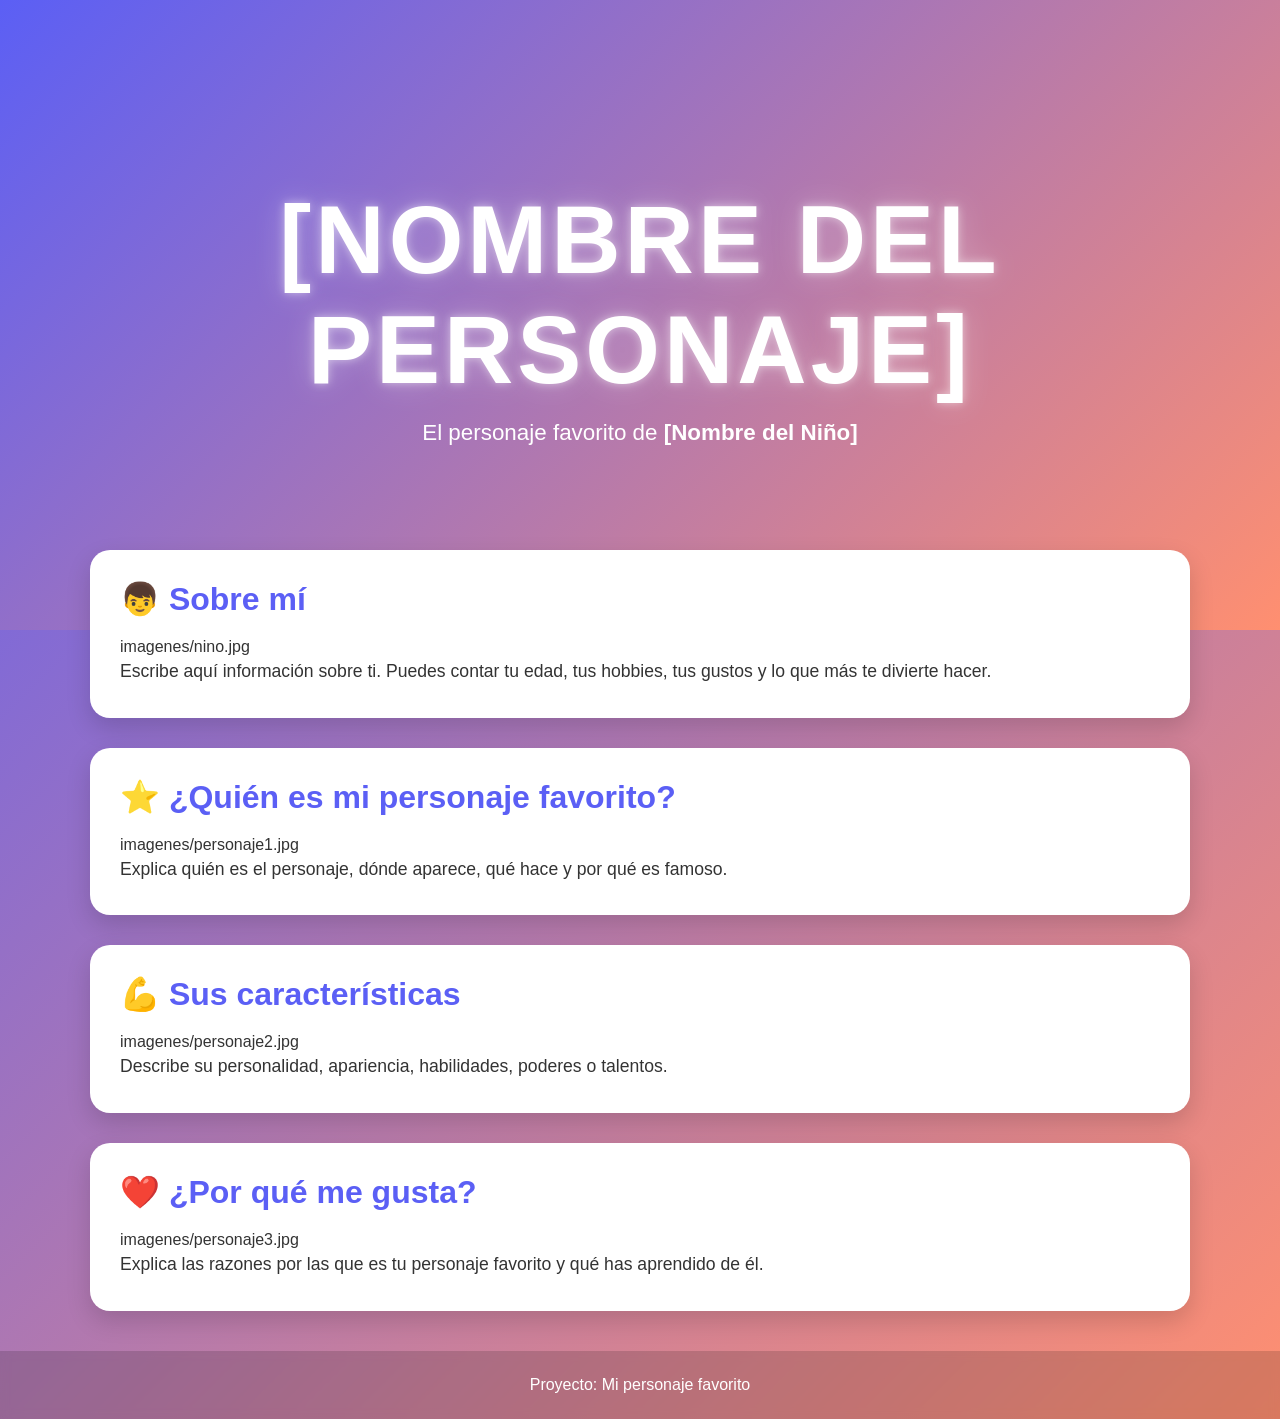
==== docs/personajeFavorito/index.html @ 449fe182 "Automated update" ====
<!DOCTYPE html>
<html lang="es">

<head>
    <meta charset="UTF-8">
    <meta name="viewport" content="width=device-width, initial-scale=1.0">
    <title>[Nombre del Personaje]</title>
    <link rel="stylesheet" href="style.css">
</head>

<body>

    <header class="hero">
        <div class="hero-content">
            <h1>[NOMBRE DEL PERSONAJE]</h1>
            <p>El personaje favorito de <strong>[Nombre del Niño]</strong></p>
        </div>
    </header>

    <main>

        <section class="card">
            <h2>👦 Sobre mí</h2>
            imagenes/nino.jpg

            <p>
                Escribe aquí información sobre ti.
                Puedes contar tu edad, tus hobbies,
                tus gustos y lo que más te divierte hacer.
            </p>
        </section>

        <section class="card">
            <h2>⭐ ¿Quién es mi personaje favorito?</h2>
            imagenes/personaje1.jpg

            <p>
                Explica quién es el personaje, dónde aparece,
                qué hace y por qué es famoso.
            </p>
        </section>

        <section class="card">
            <h2>💪 Sus características</h2>
            imagenes/personaje2.jpg

            <p>
                Describe su personalidad, apariencia,
                habilidades, poderes o talentos.
            </p>
        </section>

        <section class="card">
            <h2>❤️ ¿Por qué me gusta?</h2>
            imagenes/personaje3.jpg

            <p>
                Explica las razones por las que es tu personaje favorito
                y qué has aprendido de él.
            </p>
        </section>

    </main>

    <footer>
        <p>Proyecto: Mi personaje favorito</p>
    </footer>

</body>

</html>
---- docs/personajeFavorito/style.css ----
/*======================================
  PALETA DE COLORES
======================================*/
:root {
    --color-primario: #5b5ff5;
    --color-secundario: #ff8f70;
}

/*======================================
  CONFIGURACIÓN GENERAL
======================================*/
* {
    margin: 0;
    padding: 0;
    box-sizing: border-box;
}

body {
    font-family: "Segoe UI", Arial, sans-serif;

    background: linear-gradient(
        135deg,
        var(--color-primario),
        var(--color-secundario)
    );

    min-height: 100vh;
    color: #333;
}

/*======================================
  HERO
======================================*/
.hero {
    height: 70vh;

    display: flex;
    justify-content: center;
    align-items: center;

    text-align: center;

    background: linear-gradient(
        135deg,
        var(--color-primario),
        var(--color-secundario)
    );

    color: white;
}

.hero-content {
    animation: aparecer 1.5s ease;
}

.hero h1 {
    font-size: clamp(3rem, 8vw, 6rem);
    letter-spacing: 4px;
    text-transform: uppercase;

    text-shadow:
        0 0 10px rgba(255,255,255,.5),
        0 0 30px rgba(255,255,255,.3);

    animation: flotar 3s ease-in-out infinite;
}

.hero p {
    font-size: 1.4rem;
    margin-top: 15px;
}

/*======================================
  CONTENEDOR
======================================*/
main {
    width: 90%;
    max-width: 1100px;

    margin: -80px auto 40px;
}

/*======================================
  TARJETAS
======================================*/
.card {
    background: white;

    margin-bottom: 30px;
    padding: 30px;

    border-radius: 20px;

    box-shadow: 0 10px 25px rgba(0,0,0,.15);

    transition: .3s;
}

.card:hover {
    transform: translateY(-8px);
}

.card h2 {
    color: var(--color-primario);
    margin-bottom: 20px;
    font-size: 2rem;
}

.card img {
    width: 100%;
    max-width: 450px;

    display: block;
    margin: 20px auto;

    border-radius: 15px;

    transition: .4s;
}

.card img:hover {
    transform: scale(1.05);
}

.card p {
    font-size: 1.1rem;
    line-height: 1.8;
}

/*======================================
  FOOTER
======================================*/
footer {
    text-align: center;

    padding: 25px;

    color: white;

    background: rgba(0,0,0,.15);

    backdrop-filter: blur(5px);
}

/*======================================
  ANIMACIONES
======================================*/
@keyframes aparecer {
    from {
        opacity: 0;
        transform: translateY(40px);
    }

    to {
        opacity: 1;
        transform: translateY(0);
    }
}

@keyframes flotar {
    0% {
        transform: translateY(0);
    }

    50% {
        transform: translateY(-10px);
    }

    100% {
        transform: translateY(0);
    }
}

/*======================================
  RESPONSIVE
======================================*/
@media (max-width: 768px) {

    .hero {
        height: 55vh;
    }

    .hero p {
        font-size: 1rem;
    }

    .card {
        padding: 20px;
    }

    .card h2 {
        font-size: 1.5rem;
    }
}
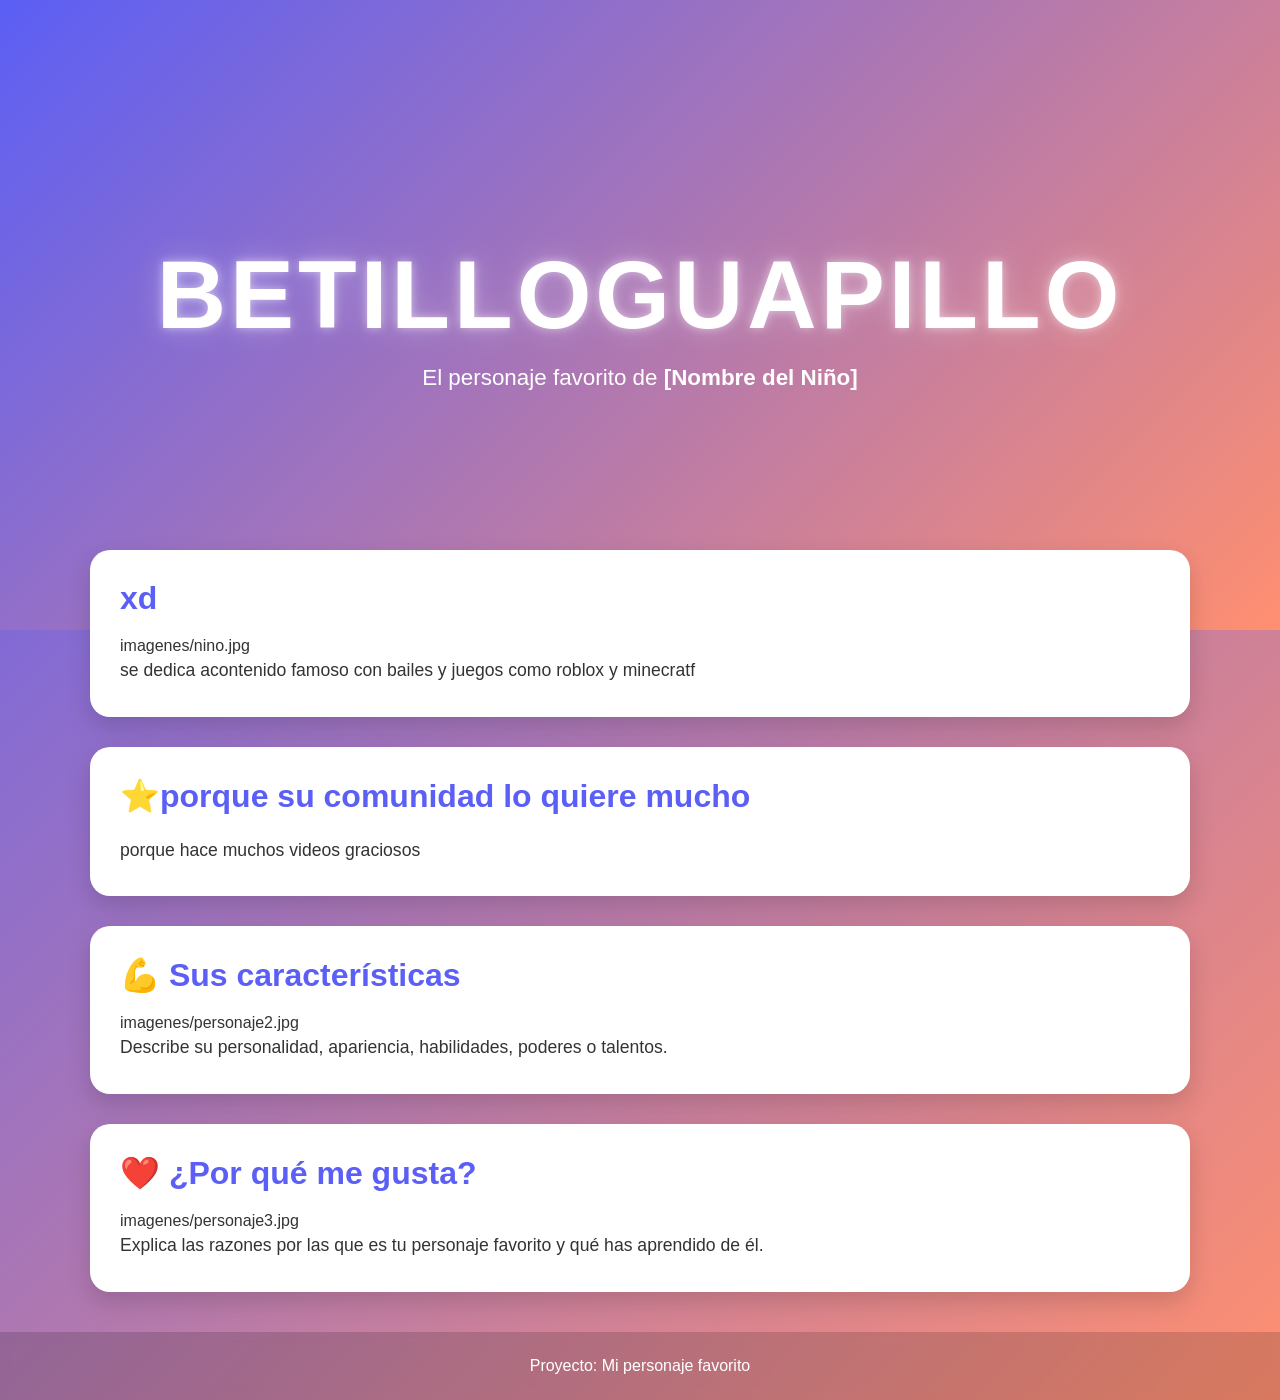
==== commit 288a634a: "este es para mama y papa" ====
--- a/docs/personajeFavorito/index.html
+++ b/docs/personajeFavorito/index.html
@@ -4,7 +4,7 @@
 <head>
     <meta charset="UTF-8">
     <meta name="viewport" content="width=device-width, initial-scale=1.0">
-    <title>[Nombre del Personaje]</title>
+    <title>nando</title>
     <link rel="stylesheet" href="style.css">
 </head>
 
@@ -12,7 +12,7 @@
 
     <header class="hero">
         <div class="hero-content">
-            <h1>[NOMBRE DEL PERSONAJE]</h1>
+            <h1>betilloguapillo</h1>
             <p>El personaje favorito de <strong>[Nombre del Niño]</strong></p>
         </div>
     </header>
@@ -20,23 +20,21 @@
     <main>
 
         <section class="card">
-            <h2>👦 Sobre mí</h2>
+            <h2>xd</h2>
             imagenes/nino.jpg
 
             <p>
-                Escribe aquí información sobre ti.
-                Puedes contar tu edad, tus hobbies,
-                tus gustos y lo que más te divierte hacer.
+                se dedica acontenido famoso con bailes y
+                juegos como roblox y minecratf
             </p>
         </section>
 
         <section class="card">
-            <h2>⭐ ¿Quién es mi personaje favorito?</h2>
-            imagenes/personaje1.jpg
+            <h2>⭐porque su comunidad lo quiere mucho</h2>
+            
 
             <p>
-                Explica quién es el personaje, dónde aparece,
-                qué hace y por qué es famoso.
+                porque hace muchos videos graciosos
             </p>
         </section>
 
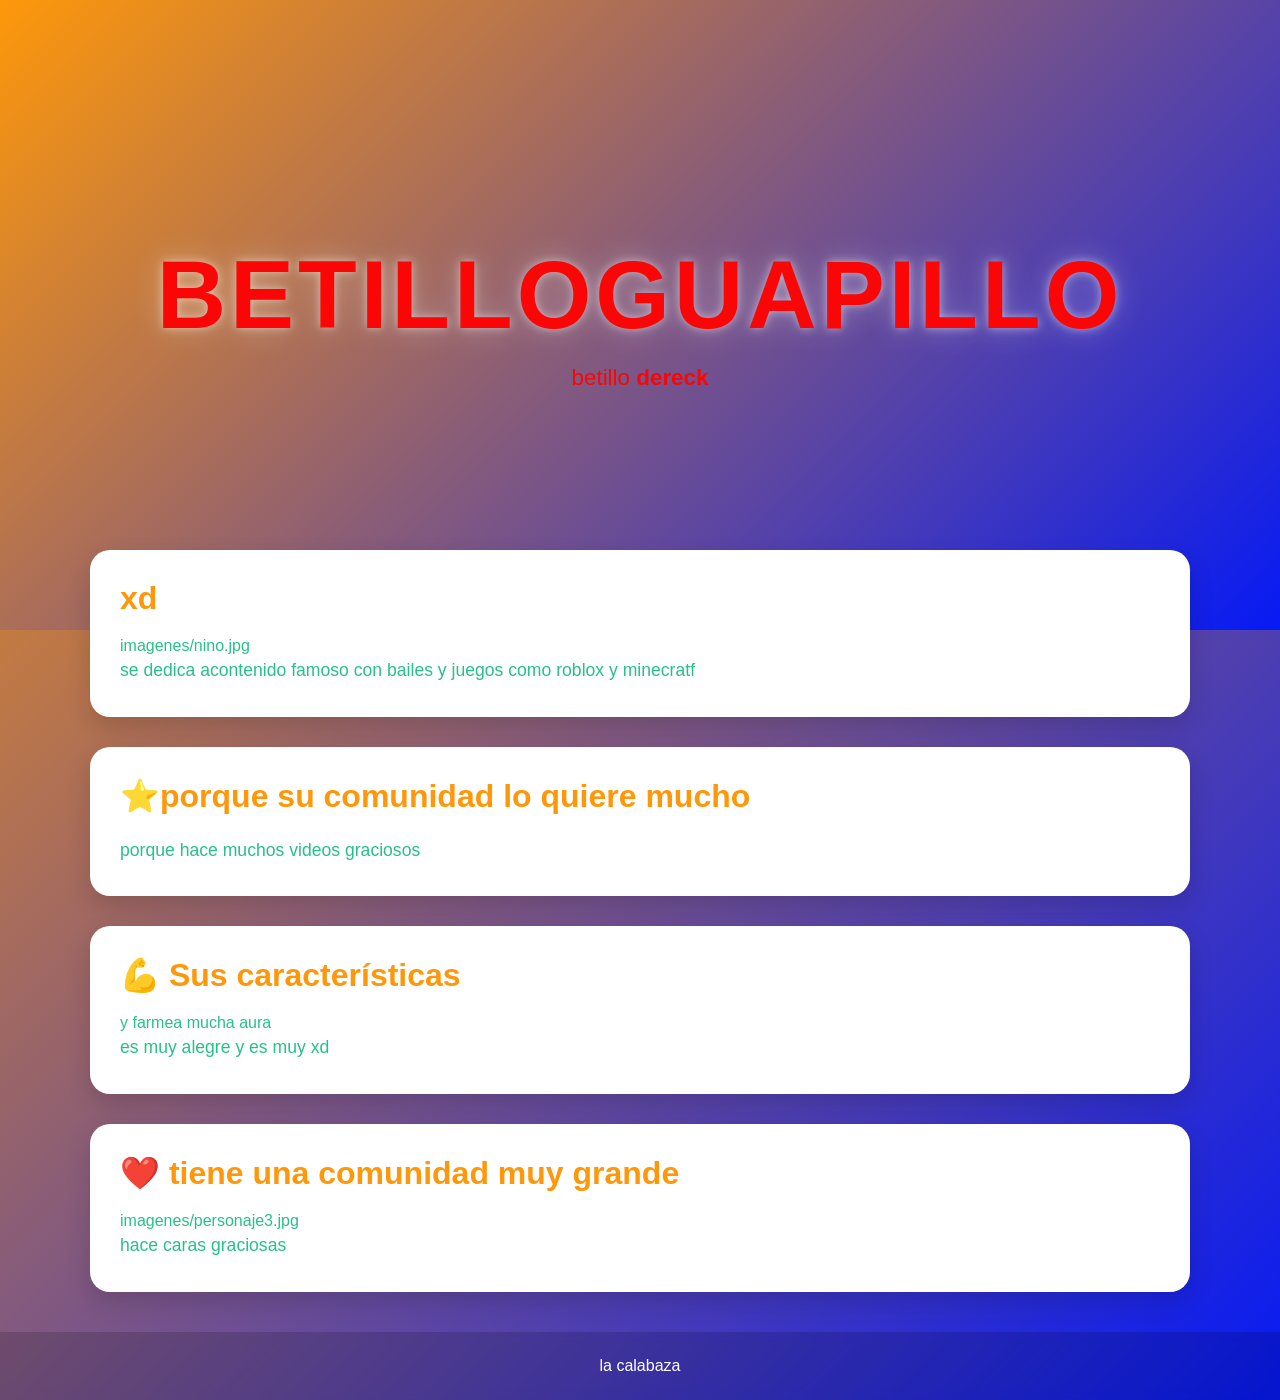
==== commit a70f5fc7: "mensaje" ====
--- a/docs/personajeFavorito/index.html
+++ b/docs/personajeFavorito/index.html
@@ -13,7 +13,7 @@
     <header class="hero">
         <div class="hero-content">
             <h1>betilloguapillo</h1>
-            <p>El personaje favorito de <strong>[Nombre del Niño]</strong></p>
+            <p>betillo <strong>dereck</strong></p>
         </div>
     </header>
 
@@ -40,28 +40,26 @@
 
         <section class="card">
             <h2>💪 Sus características</h2>
-            imagenes/personaje2.jpg
+            y farmea mucha aura
 
             <p>
-                Describe su personalidad, apariencia,
-                habilidades, poderes o talentos.
+                es muy alegre y es muy xd
             </p>
         </section>
 
         <section class="card">
-            <h2>❤️ ¿Por qué me gusta?</h2>
+            <h2>❤️ tiene una comunidad muy grande</h2>
             imagenes/personaje3.jpg
 
             <p>
-                Explica las razones por las que es tu personaje favorito
-                y qué has aprendido de él.
+                hace caras graciosas
             </p>
         </section>
 
     </main>
 
     <footer>
-        <p>Proyecto: Mi personaje favorito</p>
+        <p>la calabaza</p>
     </footer>
 
 </body>
--- a/docs/personajeFavorito/style.css
+++ b/docs/personajeFavorito/style.css
@@ -2,8 +2,8 @@
   PALETA DE COLORES
 ======================================*/
 :root {
-    --color-primario: #5b5ff5;
-    --color-secundario: #ff8f70;
+    --color-primario: #fe980a;
+    --color-secundario: #061af4;
 }
 
 /*======================================
@@ -25,7 +25,7 @@
     );
 
     min-height: 100vh;
-    color: #333;
+    color: #26c186;
 }
 
 /*======================================
@@ -46,7 +46,7 @@
         var(--color-secundario)
     );
 
-    color: white;
+    color: rgb(251, 6, 6);
 }
 
 .hero-content {
